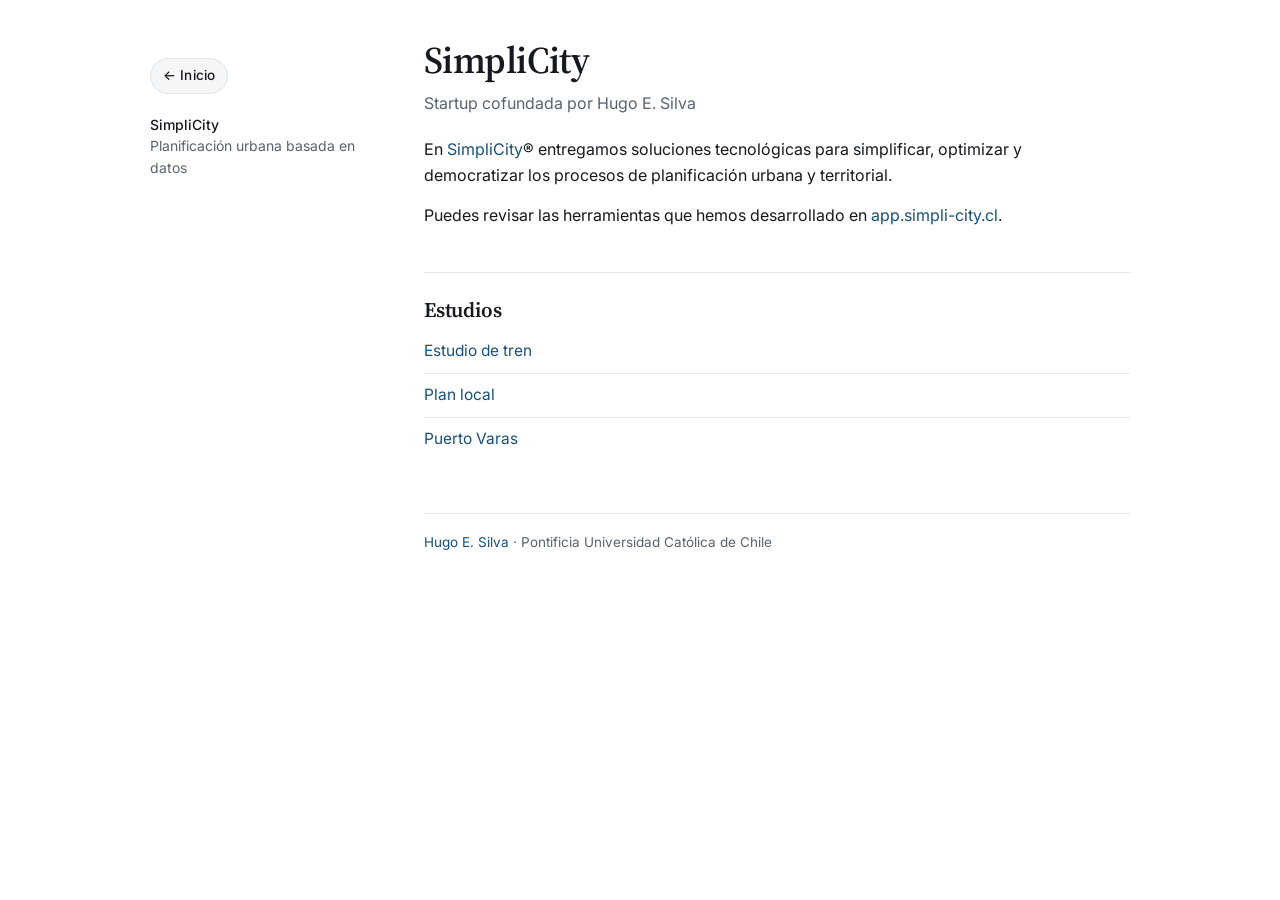
==== simplicity.html @ 24bbd7cc "Sitio personal: enlaces verificados y PDFs en el repo Reemplaza el sitio de Google Sites. Corrige 6 " ====
<!doctype html>
<html lang="es">
<head>
<meta charset="utf-8">
<meta name="viewport" content="width=device-width, initial-scale=1">
<title>SimpliCity — Hugo E. Silva</title>
<meta name="description" content="SimpliCity, plataforma de planificación urbana basada en datos cofundada por Hugo E. Silva.">
<link rel="preconnect" href="https://fonts.googleapis.com">
<link rel="preconnect" href="https://fonts.gstatic.com" crossorigin>
<link href="https://fonts.googleapis.com/css2?family=Inter:wght@400;500;600&family=Source+Serif+4:opsz,wght@8..60,400;8..60,600&display=swap" rel="stylesheet">
<link rel="stylesheet" href="styles.css">
</head>
<body>
<main class="page">

  <aside class="sidebar">
    <div class="chips">
      <a class="chip" href="index.html">&larr; Inicio</a>
    </div>
    <div class="sidebar-block">
      <strong>SimpliCity</strong><br>
      Planificación urbana basada en datos
    </div>
  </aside>

  <section>
    <h1>SimpliCity</h1>
    <p class="role">
      Startup cofundada por Hugo E. Silva
    </p>

    <div class="bio">
      <p>
        En <a href="https://simpli-city.cl/">SimpliCity</a>® entregamos soluciones tecnológicas para
        simplificar, optimizar y democratizar los procesos de planificación urbana y territorial.
      </p>
      <p>
        Puedes revisar las herramientas que hemos desarrollado en
        <a href="https://app.simpli-city.cl">app.simpli-city.cl</a>.
      </p>
    </div>

    <h2>Estudios</h2>
    <ul class="plain">
      <li><a href="https://simpli-city.cl/blog/estudio-tren">Estudio de tren</a></li>
      <li><a href="https://simpli-city.cl/blog/plan-local">Plan local</a></li>
      <li><a href="https://simpli-city.cl/blog/puerto-varas">Puerto Varas</a></li>
    </ul>

    <footer>
      <a href="index.html">Hugo E. Silva</a> &middot; Pontificia Universidad Católica de Chile
    </footer>

  </section>
</main>
</body>
</html>
---- styles.css ----
/* Hugo E. Silva — personal site
   Layout modeled on the brief: sticky sidebar + single-column publication list. */

:root {
  --bg: #ffffff;
  --text: #16191f;
  --muted: #59636f;
  --rule: #e4e7ec;
  --accent: #1a4f7a;
  --accent-hover: #123a5a;
  --chip-bg: #f4f6f8;
  --chip-border: #dfe4ea;
  --max: 1020px;
  --gutter: 4.75rem;
}

@media (prefers-color-scheme: dark) {
  :root {
    --bg: #12151a;
    --text: #e5e9ef;
    --muted: #9aa4b0;
    --rule: #262c35;
    --accent: #82b8de;
    --accent-hover: #a7d0ec;
    --chip-bg: #1a1f27;
    --chip-border: #2b323c;
  }
}

* { box-sizing: border-box; }

html { -webkit-text-size-adjust: 100%; }

body {
  margin: 0;
  background: var(--bg);
  color: var(--text);
  font-family: Inter, -apple-system, BlinkMacSystemFont, "Segoe UI", Roboto, Arial, sans-serif;
  font-size: 16px;
  line-height: 1.6;
  font-feature-settings: "kern" 1;
  -webkit-font-smoothing: antialiased;
}

a {
  color: var(--accent);
  text-decoration: none;
}

a:hover {
  color: var(--accent-hover);
  text-decoration: underline;
  text-underline-offset: 3px;
}

a:focus-visible {
  outline: 2px solid var(--accent);
  outline-offset: 3px;
  border-radius: 2px;
}

/* ---------- Layout ---------- */

.page {
  max-width: var(--max);
  margin: 0 auto;
  padding: 40px 20px 72px;
  display: grid;
  grid-template-columns: 230px 1fr;
  gap: 44px;
  align-items: start;
}

.sidebar {
  position: sticky;
  top: 32px;
}

.photo {
  width: 100%;
  aspect-ratio: 1 / 1;
  object-fit: cover;
  border-radius: 10px;
  display: block;
  background: var(--chip-bg);
  border: 1px solid var(--chip-border);
}

.sidebar-block {
  margin-top: 20px;
  font-size: 14px;
  color: var(--muted);
  line-height: 1.55;
}

.sidebar-block strong {
  color: var(--text);
  font-weight: 500;
}

.chips {
  display: flex;
  flex-wrap: wrap;
  gap: 8px;
  margin-top: 18px;
}

.chip {
  padding: 6px 12px;
  border: 1px solid var(--chip-border);
  background: var(--chip-bg);
  border-radius: 999px;
  font-size: 13.5px;
  font-weight: 500;
  color: var(--text);
  letter-spacing: 0.01em;
}

.chip:hover {
  background: var(--bg);
  border-color: var(--accent);
  color: var(--accent);
  text-decoration: none;
}

/* ---------- Type ---------- */

h1 {
  font-family: "Source Serif 4", Georgia, "Times New Roman", serif;
  font-weight: 600;
  font-size: 2.35rem;
  line-height: 1.1;
  letter-spacing: -0.015em;
  margin: 0 0 10px;
}

.role {
  color: var(--muted);
  font-size: 1rem;
  margin: 0 0 22px;
  line-height: 1.5;
}

.bio p {
  margin: 0 0 14px;
  max-width: 62ch;
}

h2 {
  font-family: "Source Serif 4", Georgia, "Times New Roman", serif;
  font-weight: 600;
  font-size: 1.3rem;
  letter-spacing: -0.01em;
  margin: 44px 0 4px;
  padding-top: 20px;
  border-top: 1px solid var(--rule);
}

.section-note {
  color: var(--muted);
  font-size: 14px;
  margin: 0 0 14px;
}

/* ---------- Publication lists ---------- */

.pubs {
  list-style: none;
  margin: 0;
  padding: 0;
}

.pubs > li {
  display: grid;
  grid-template-columns: var(--gutter) 1fr;
  gap: 0 12px;
  padding: 14px 0;
  border-bottom: 1px solid var(--rule);
}

.pubs > li:last-child { border-bottom: none; }

/* The year sits in the gutter and is printed only when it changes,
   so the column reads as a timeline rather than a repeated label. */
.yr {
  font-family: "Source Serif 4", Georgia, serif;
  font-size: 15px;
  font-weight: 600;
  color: var(--muted);
  font-variant-numeric: tabular-nums;
  padding-top: 2px;
}

.title {
  font-weight: 500;
  display: inline;
}

.title-plain {
  font-weight: 500;
  color: var(--text);
}

.meta {
  display: block;
  color: var(--muted);
  font-size: 15px;
  margin-top: 2px;
}

.meta i { font-style: italic; }

.filelinks {
  display: block;
  margin-top: 5px;
  font-size: 13.5px;
}

.filelinks a { font-weight: 500; }

.filelinks a + a { margin-left: 14px; }

.status {
  color: var(--muted);
  font-size: 15px;
}

/* Simple lists (work in progress, older papers) */
.plain {
  list-style: none;
  margin: 0;
  padding: 0;
}

.plain li {
  padding: 9px 0;
  border-bottom: 1px solid var(--rule);
  font-size: 15.5px;
}

.plain li:last-child { border-bottom: none; }

.plain .meta { display: inline; margin: 0; }

footer {
  margin-top: 52px;
  padding-top: 18px;
  border-top: 1px solid var(--rule);
  color: var(--muted);
  font-size: 13.5px;
}

/* ---------- Responsive ---------- */

@media (max-width: 820px) {
  .page {
    grid-template-columns: 1fr;
    gap: 28px;
    padding: 28px 18px 56px;
  }
  .sidebar { position: static; }
  .photo {
    width: 150px;
    aspect-ratio: 1 / 1;
  }
  h1 { font-size: 2rem; }
  .pubs > li {
    grid-template-columns: 1fr;
    gap: 0;
  }
  .yr {
    font-size: 13px;
    letter-spacing: 0.06em;
    text-transform: uppercase;
    padding: 0 0 2px;
  }
}

@media print {
  :root { --accent: #000; --muted: #444; --rule: #ccc; }
  body { font-size: 11pt; }
  .sidebar, .chips { display: none; }
  .page { display: block; max-width: none; padding: 0; }
  a { text-decoration: none; }
}
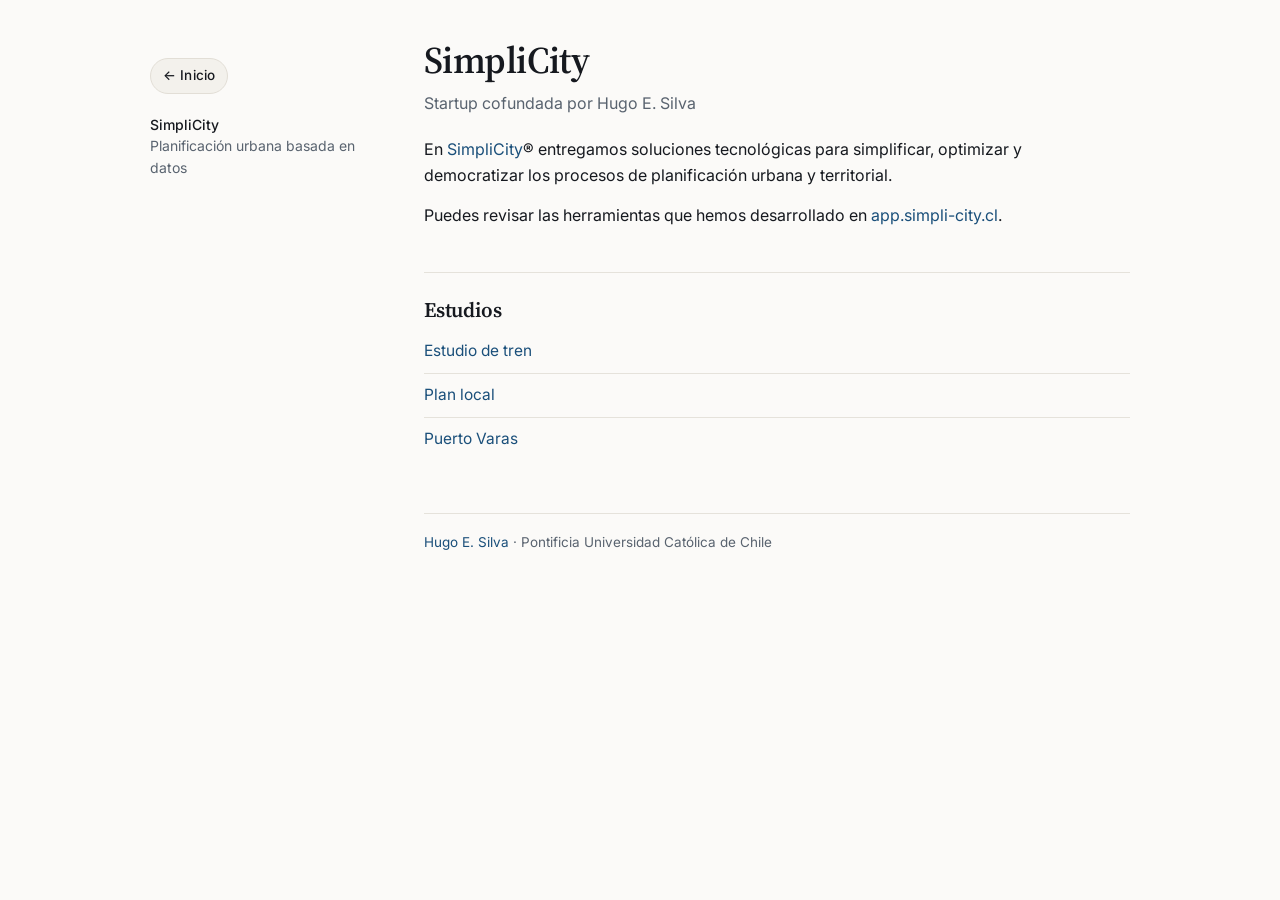
==== commit b5c0ff1b: "Todos los enlaces abren en pestana nueva Un solo <base target="_blank"> por pagina en vez de un targ" ====
--- a/simplicity.html
+++ b/simplicity.html
@@ -5,6 +5,9 @@
 <meta name="viewport" content="width=device-width, initial-scale=1">
 <title>SimpliCity — Hugo E. Silva</title>
 <meta name="description" content="SimpliCity, plataforma de planificación urbana basada en datos cofundada por Hugo E. Silva.">
+<!-- Igual que en index.html: todo abre en pestaña nueva, salvo los enlaces de
+     vuelta al inicio, que se quedan en la misma pestaña. -->
+<base target="_blank">
 <link rel="preconnect" href="https://fonts.googleapis.com">
 <link rel="preconnect" href="https://fonts.gstatic.com" crossorigin>
 <link href="https://fonts.googleapis.com/css2?family=Inter:wght@400;500;600&family=Source+Serif+4:opsz,wght@8..60,400;8..60,600&display=swap" rel="stylesheet">
@@ -15,7 +18,7 @@
 
   <aside class="sidebar">
     <div class="chips">
-      <a class="chip" href="index.html">&larr; Inicio</a>
+      <a class="chip" href="index.html" target="_self">&larr; Inicio</a>
     </div>
     <div class="sidebar-block">
       <strong>SimpliCity</strong><br>
@@ -48,7 +51,7 @@
     </ul>
 
     <footer>
-      <a href="index.html">Hugo E. Silva</a> &middot; Pontificia Universidad Católica de Chile
+      <a href="index.html" target="_self">Hugo E. Silva</a> &middot; Pontificia Universidad Católica de Chile
     </footer>
 
   </section>
--- a/styles.css
+++ b/styles.css
@@ -1,30 +1,25 @@
 /* Hugo E. Silva — personal site
    Layout modeled on the brief: sticky sidebar + single-column publication list. */
 
+/* The palette is light in every context. color-scheme pins form controls,
+   scrollbars and the pre-paint canvas to light so a reader whose OS is in dark
+   mode does not get a dark flash or dark UI chrome around a white page. */
 :root {
-  --bg: #ffffff;
+  color-scheme: light;
+  --bg: #fbfaf8;
   --text: #16191f;
   --muted: #59636f;
-  --rule: #e4e7ec;
+  --rule: #e5e2db;
   --accent: #1a4f7a;
   --accent-hover: #123a5a;
-  --chip-bg: #f4f6f8;
-  --chip-border: #dfe4ea;
+  --chip-bg: #f3f1ec;
+  --chip-border: #e2ded6;
+  --rr-bg: #edf4fa;
+  --rr-border: #c6dbec;
+  --rr-text: #1a4f7a;
+  --card: #ffffff;
   --max: 1020px;
   --gutter: 4.75rem;
-}
-
-@media (prefers-color-scheme: dark) {
-  :root {
-    --bg: #12151a;
-    --text: #e5e9ef;
-    --muted: #9aa4b0;
-    --rule: #262c35;
-    --accent: #82b8de;
-    --accent-hover: #a7d0ec;
-    --chip-bg: #1a1f27;
-    --chip-border: #2b323c;
-  }
 }
 
 * { box-sizing: border-box; }
@@ -116,8 +111,10 @@
   letter-spacing: 0.01em;
 }
 
+/* White, not var(--bg): the page is a warm off-white, so lifting the chip to
+   pure white is what makes the hover read. */
 .chip:hover {
-  background: var(--bg);
+  background: var(--card);
   border-color: var(--accent);
   color: var(--accent);
   text-decoration: none;
@@ -145,6 +142,51 @@
   margin: 0 0 14px;
   max-width: 62ch;
 }
+
+/* The bio on index.html is a <details>, collapsed by default. These rules only
+   bite when a <summary> is present, so the plain <div class="bio"> on
+   simplicity.html is left alone. */
+.bio > summary {
+  display: inline-flex;
+  align-items: center;
+  gap: 8px;
+  width: fit-content;
+  padding: 3px 0;
+  cursor: pointer;
+  list-style: none;
+  color: var(--accent);
+  font-size: 14.5px;
+  font-weight: 500;
+}
+
+.bio > summary::-webkit-details-marker { display: none; }
+
+.bio > summary:hover { color: var(--accent-hover); }
+
+.bio > summary:focus-visible {
+  outline: 2px solid var(--accent);
+  outline-offset: 3px;
+  border-radius: 2px;
+}
+
+/* Chevron drawn from two borders: down when closed, up when open. */
+.bio > summary::after {
+  content: "";
+  width: 6px;
+  height: 6px;
+  margin-top: -3px;
+  border-right: 1.5px solid currentColor;
+  border-bottom: 1.5px solid currentColor;
+  transform: rotate(45deg);
+  transition: transform 0.18s ease;
+}
+
+.bio[open] > summary::after {
+  margin-top: 2px;
+  transform: rotate(-135deg);
+}
+
+.bio[open] > summary { margin-bottom: 10px; }
 
 h2 {
   font-family: "Source Serif 4", Georgia, "Times New Roman", serif;
@@ -180,6 +222,13 @@
 
 .pubs > li:last-child { border-bottom: none; }
 
+/* Working papers are ordered by status, not by date, so that list drops the
+   year gutter instead of showing a timeline the order does not follow. */
+.pubs-flow > li {
+  grid-template-columns: 1fr;
+  gap: 0;
+}
+
 /* The year sits in the gutter and is printed only when it changes,
    so the column reads as a timeline rather than a repeated label. */
 .yr {
@@ -191,38 +240,86 @@
   padding-top: 2px;
 }
 
+/* The title is the only block in the entry. Everything after it (coauthors,
+   status, file links) is inline, so it all flows onto one second line.
+   fit-content keeps the clickable box hugging the text: as a plain block the
+   <a> would fill the column and empty space to its right would open the PDF. */
 .title {
   font-weight: 500;
+  display: block;
+  width: fit-content;
+  margin-bottom: 2px;
+}
+
+/* Titles that link to a PDF stay body-black, in both the unvisited and the
+   visited state, so the list reads as one column of titles rather than a mix of
+   blue and purple. :visited is listed explicitly because the browser default
+   would otherwise recolor it. The underline on hover carries the affordance. */
+.title:link,
+.title:visited {
+  color: var(--text);
+}
+
+.title:hover {
+  color: var(--text);
+  text-decoration: underline;
+  text-underline-offset: 3px;
+}
+
+.title-plain {
+  font-weight: 500;
+  color: var(--text);
+  display: block;
+  margin-bottom: 2px;
+}
+
+.meta {
   display: inline;
-}
-
-.title-plain {
-  font-weight: 500;
-  color: var(--text);
-}
-
-.meta {
-  display: block;
   color: var(--muted);
   font-size: 15px;
-  margin-top: 2px;
 }
 
 .meta i { font-style: italic; }
 
+/* Rides on the coauthors line, after the status pill. */
 .filelinks {
-  display: block;
-  margin-top: 5px;
+  display: inline;
+  margin-left: 14px;
   font-size: 13.5px;
 }
 
+/* An entry with no coauthors and no status has nothing on the second line
+   before the links, so they open it and the leading gap is not wanted. */
+.title + .filelinks,
+.title-plain + .filelinks { margin-left: 0; }
+
 .filelinks a { font-weight: 500; }
 
 .filelinks a + a { margin-left: 14px; }
 
+/* Review status rides on the same line as the coauthors, as a small pill so it
+   stays scannable without reading as part of the author list. */
 .status {
-  color: var(--muted);
-  font-size: 15px;
+  display: inline-block;
+  margin-left: 4px;
+  padding: 0 9px;
+  border: 1px solid var(--chip-border);
+  border-radius: 999px;
+  background: var(--chip-bg);
+  color: var(--muted);
+  font-size: 12.5px;
+  font-weight: 500;
+  line-height: 1.8;
+  white-space: nowrap;
+  vertical-align: 1px;
+}
+
+.status i { font-style: italic; }
+
+.status-rr {
+  background: var(--rr-bg);
+  border-color: var(--rr-border);
+  color: var(--rr-text);
 }
 
 /* Simple lists (work in progress, older papers) */
@@ -276,10 +373,28 @@
   }
 }
 
+/* Below roughly a phone width the longest status ("Revise and resubmit,
+   Journal of Urban Economics") no longer fits next to the authors, so the pill
+   drops to its own line instead of overflowing the column. */
+@media (max-width: 560px) {
+  .status {
+    display: block;
+    width: fit-content;
+    margin: 4px 0 0;
+    white-space: normal;
+    border-radius: 10px;
+    padding: 1px 9px;
+  }
+}
+
 @media print {
   :root { --accent: #000; --muted: #444; --rule: #ccc; }
   body { font-size: 11pt; }
   .sidebar, .chips { display: none; }
   .page { display: block; max-width: none; padding: 0; }
   a { text-decoration: none; }
-}
+
+  /* Print the bio whether or not the reader expanded it, and drop the toggle. */
+  .bio > summary { display: none; }
+  .bio > p { display: block; }
+}
